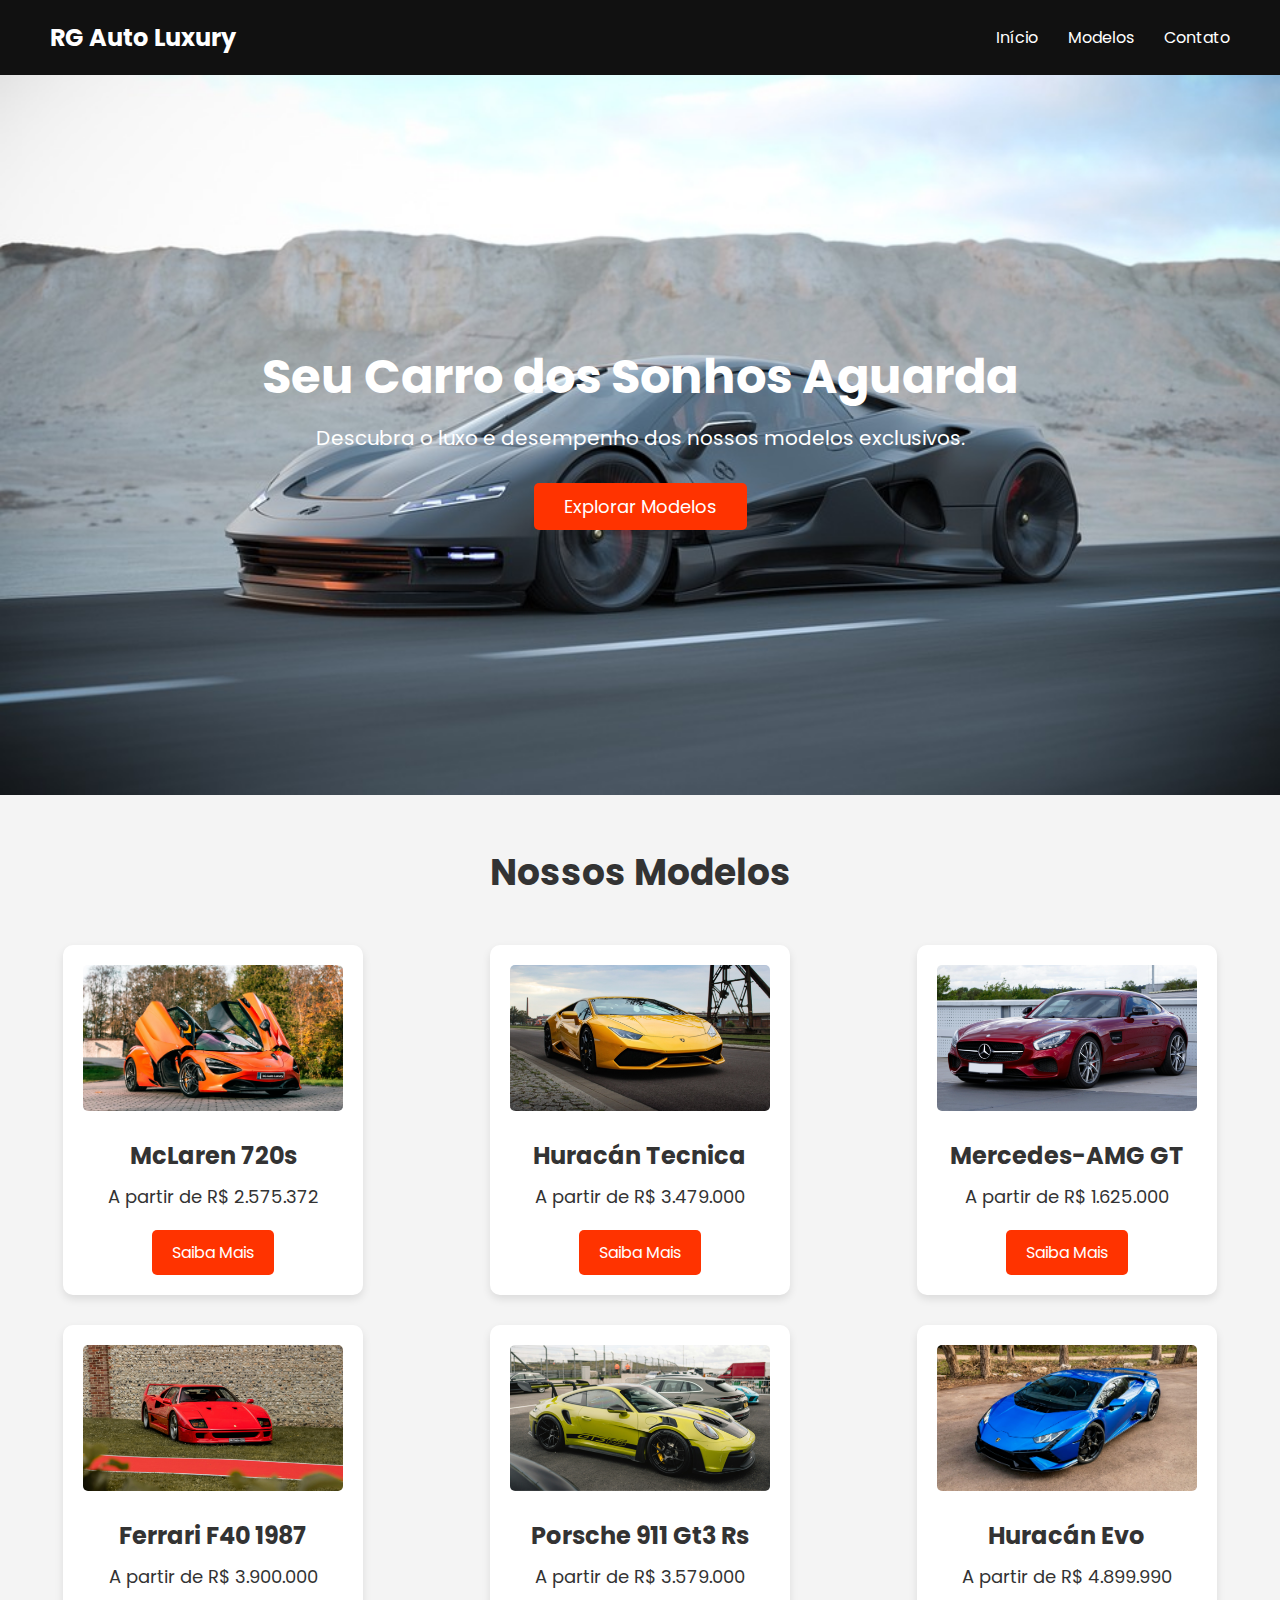
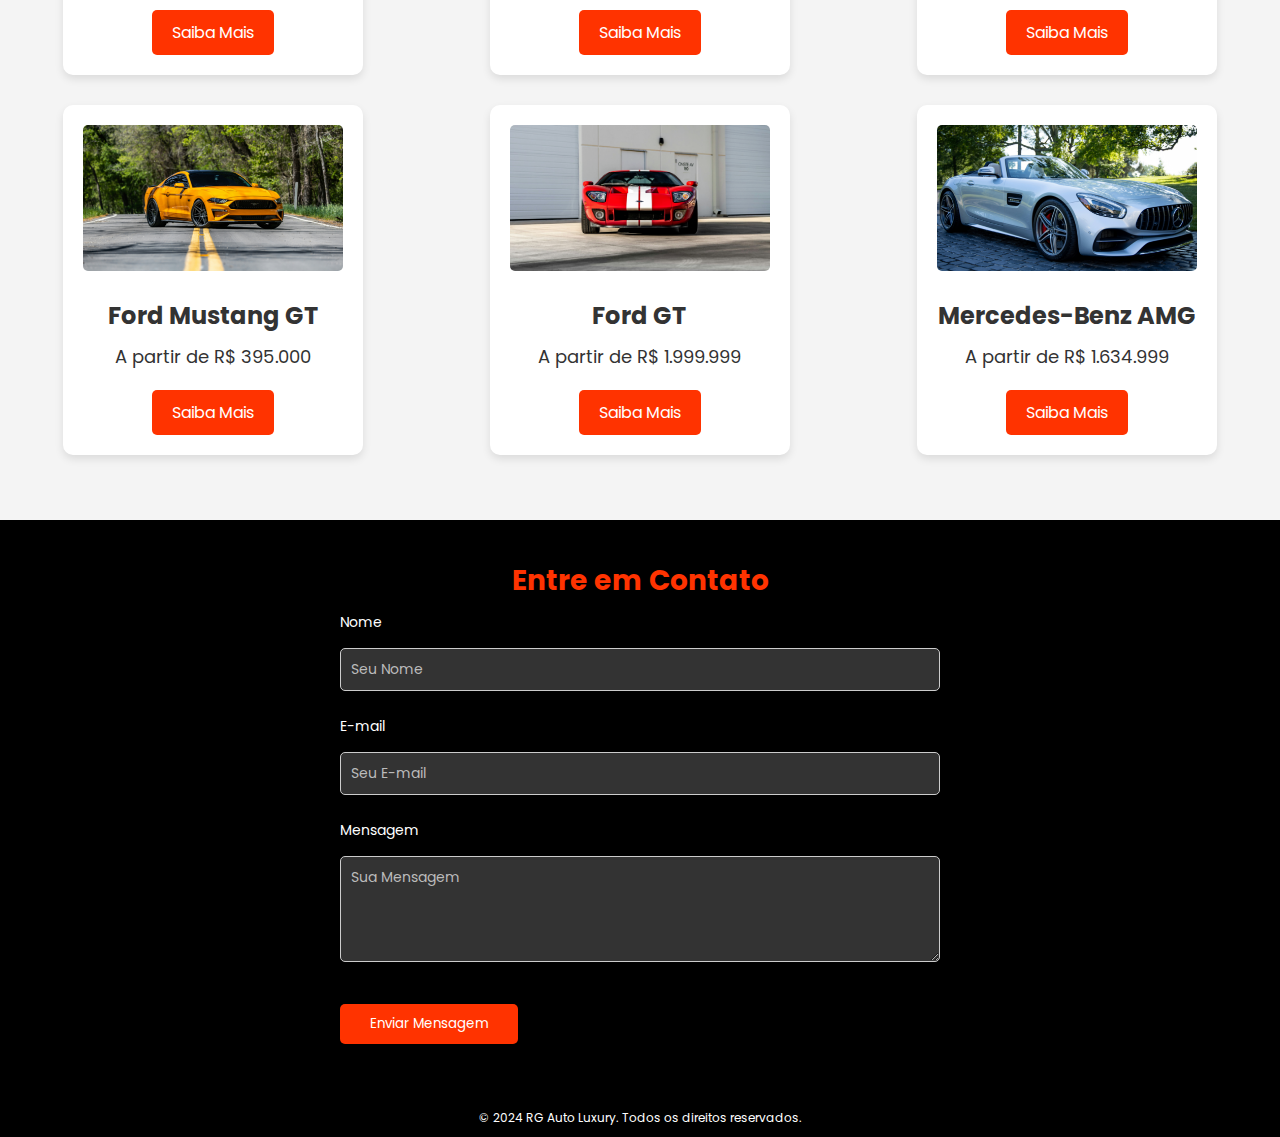
==== index.html @ aebe75a6 "Add files via upload" ====
<!DOCTYPE html>
<html lang="pt-BR">
<head>
    <meta charset="UTF-8">
    <meta name="viewport" content="width=device-width, initial-scale=1.0">
    <meta http-equiv="X-UA-Compatible" content="IE=edge">
    <title>Venda de Carros de Luxo</title>

    <!-- Link para o CSS externo -->
    <link rel="stylesheet" href="style.css">

    <!-- Fonte do Google -->
    <link href="https://fonts.googleapis.com/css2?family=Poppins:wght@300;400;500;600&display=swap" rel="stylesheet">

    <style>
        /* Adiciona rolagem suave */
        html {
            scroll-behavior: smooth;
        }

        /* Estilo da seção de contato */
        .contact-section {
            padding: 40px 0; /* Aumentei o padding para dar mais espaço */
            background-color: #000; /* Fundo preto */
            text-align: center;
            color: white; /* Cor do texto em branco para contraste */
        }

        .contact-section h2 {
            font-size: 28px; /* Aumentei o tamanho da fonte do título */
            color: #ff3300;
            margin-bottom: 10px;
        }

        .contact-section p {
            font-size: 16px; /* Aumentei o tamanho do texto */
            color: #ddd;
            margin-bottom: 20px; /* Aumentei o espaço abaixo do parágrafo */
        }

        .contact-form {
            max-width: 600px; /* Aumentei a largura máxima do formulário */
            margin: 0 auto;
            text-align: left;
        }

        .form-group {
            margin-bottom: 15px; /* Aumentei o espaço entre os campos */
        }

        .form-group label {
            display: block;
            font-size: 14px; /* Aumentei o tamanho das labels */
            margin-bottom: 5px; /* Aumentei o espaço abaixo das labels */
            color: #fff; /* Labels em branco */
        }

        .form-group input,
        .form-group textarea {
            width: 100%;
            padding: 10px; /* Aumentei o padding dos campos */
            font-size: 14px; /* Aumentei o tamanho do texto nos campos */
            border: 1px solid #ccc;
            border-radius: 5px;
            background-color: #333; /* Fundo escuro para combinar com o tema */
            color: #fff; /* Cor do texto em branco */
        }

        .form-group input::placeholder,
        .form-group textarea::placeholder {
            color: #bbb; /* Cor mais clara para os placeholders */
        }

        .form-group input:focus,
        .form-group textarea:focus {
            border-color: #ff3300; /* Cor laranja ao focar no campo */
        }

        .btn {
            background-color: #ff3300;
            color: white;
            padding: 10px 20px; /* Botão um pouco maior */
            border-radius: 5px;
            text-decoration: none;
            cursor: pointer;
            display: inline-block;
            margin-top: 10px; /* Margem superior para o botão */
        }

        .btn:hover {
            background-color: #d82a00;
        }

        footer {
            background-color: #000;
            padding: 10px;
            color: #fff;
            text-align: center;
            font-size: 12px;
        }
    </style>
</head>
<body>

    <!-- Seção de Cabeçalho -->
    <header>
        <div class="logo">
            <h1>RG Auto Luxury</h1>
        </div>
        <nav>
            <ul>
                <li><a href="#home">Início</a></li>
                <li><a href="#models">Modelos</a></li>
                <li><a href="#contact">Contato</a></li>
            </ul>
        </nav>
    </header>

    <!-- Seção Principal (Hero) -->
    <section id="home" class="hero-section">
        <div class="hero-content">
            <h2>Seu Carro dos Sonhos Aguarda</h2>
            <p>Descubra o luxo e desempenho dos nossos modelos exclusivos.</p>
            <a href="#models" class="btn">Explorar Modelos</a>
        </div>
    </section>

    <!-- Seção de Modelos -->
    <section id="models" class="models-section">
        <h2>Nossos Modelos</h2>
        <div class="model-container">
            <div class="model-card">
                <img src="images/car1-e.png" alt="Modelo de Carro 1">
                <h3>McLaren 720s</h3>
                <p>A partir de R$ 2.575.372</p>
                <a href="model1.html" class="btn">Saiba Mais</a>
            </div>

            <div class="model-card">
                <img src="images/car2.png" alt="Modelo de Carro 2">
                <h3>Huracán Tecnica</h3>
                <p>A partir de R$ 3.479.000</p>
    
                <a href="model2.html" class="btn">Saiba Mais</a>
            </div>

            <div class="model-card">
                <img src="images/Car3.png" alt="Modelo de Carro 3">
                <h3>Mercedes-AMG GT</h3>
                <p>A partir de R$ 1.625.000</p>
                <a href="model3.html" class="btn">Saiba Mais</a>
            </div>

            <div class="model-card">
                <img src="images/car4-a.png" alt="Modelo de Carro 3">
                <h3>Ferrari F40 1987</h3>
                <p>A partir de R$ 3.900.000</p>
                <a href="model4.html" class="btn">Saiba Mais</a>
            </div>

            <div class="model-card">
                <img src="images/car5-a.png" alt="Modelo de Carro 3">
                <h3>Porsche 911 Gt3 Rs</h3>
                <p>A partir de R$ 3.579.000</p>
                <a href="model5.html" class="btn">Saiba Mais</a>
            </div>

            <div class="model-card">
                <img src="images/car6-a.png" alt="Modelo de Carro 3">
                <h3>Huracán Evo</h3>
                <p>A partir de R$ 4.899.990</p>
                <a href="model6.html" class="btn">Saiba Mais</a>
            </div>

            <div class="model-card">
                <img src="images/car7-b.png" alt="Modelo de Carro 3">
                <h3>Ford Mustang GT</h3>
                <p>A partir de R$ 395.000</p>
                <a href="model7.html" class="btn">Saiba Mais</a>
            </div>

            <div class="model-card">
                <img src="images/car8-a.png" alt="Modelo de Carro 3">
                <h3>Ford GT</h3>
                <p>A partir de R$ 1.999.999</p>
                <a href="model8.html" class="btn">Saiba Mais</a>
            </div>

            <div class="model-card">
                <img src="images/car9-a.png" alt="Modelo de Carro 3">
                <h3>Mercedes-Benz AMG</h3>
                <p>A partir de R$ 1.634.999</p>
                <a href="model9.html" class="btn">Saiba Mais</a>
            </div>
        </div>
    </section>

       <!-- Seção de Contato -->
       <section class="contact-section">
        <h2>Entre em Contato</h2>
        <div class="contact-form">
            <form action="contact_process.php" method="post">
                <div class="form-group">
                    <label for="name">Nome</label>
                    <input type="text" id="name" name="name" placeholder="Seu Nome" required>
                </div>
                <div class="form-group">
                    <label for="email">E-mail</label>
                    <input type="email" id="email" name="email" placeholder="Seu E-mail" required>
                </div>
                <div class="form-group">
                    <label for="message">Mensagem</label>
                    <textarea id="message" name="message" rows="4" placeholder="Sua Mensagem" required></textarea>
                </div>
                <div class="form-group">
                    <button type="submit" class="btn">Enviar Mensagem</button>
                </div>
            </form>
        </div>
    </section>


    <script>
        let currentIndex = 0;

        function moveSlide(direction) {
            const images = document.querySelectorAll('.carousel-image');
            const totalImages = images.length;

            currentIndex += direction;

            // Se o índice ultrapassar os limites, reinicie
            if (currentIndex >= totalImages) {
                currentIndex = 0;
            } else if (currentIndex < 0) {
                currentIndex = totalImages - 1;
            }

            const offset = -currentIndex * 100; // Calcula o deslocamento
            document.querySelector('.carousel-images').style.transform = `translateX(${offset}%)`;
        }
    </script>
    <!-- Rodapé -->
    <footer>
        <p>&copy; 2024 RG Auto Luxury. Todos os direitos reservados.</p>
    </footer>

</body>
</html>
---- style.css ----
/* Estilo geral */
* {
    margin: 0;
    padding: 0;
    box-sizing: border-box;
    font-family: 'Poppins', sans-serif;
}

body {
    background-color: #f4f4f4;
    color: #333;
}

/* Estilo do header */
header {
    display: flex;
    justify-content: space-between;
    align-items: center;
    padding: 20px 50px;
    background-color: #111;
    color: white;
}

header .logo h1 {
    font-size: 24px;
}

header nav ul {
    list-style: none;
    display: flex;
}

header nav ul li {
    margin-left: 30px;
}

header nav ul li a {
    color: rgb(255, 255, 255);
    text-decoration: none;
    font-size: 16px;
}

header nav ul li a:hover {
    color: #ff3300;
}

/* Hero section com imagem de fundo */
.hero-section {
    height: 80vh;
    background-image: url('images/car-background.jpg'); /* Aqui você pode colocar a imagem de fundo do carro */
    background-size: cover;
    background-position: center;
    display: flex;
    align-items: center;
    justify-content: center;
    text-align: center;
    color: white;
}

.hero-section h2 {
    font-size: 48px;
    margin-bottom: 10px;
}

.hero-section p {
    font-size: 20px;
    margin-bottom: 20px;
}

.hero-section .btn {
    background-color: #ff3300;
    color: white;
    padding: 10px 30px;
    border-radius: 5px;
    text-decoration: none;
    font-size: 18px;
}

.hero-section .btn:hover {
    background-color: #d82a00;
}

/* Models section */
.models-section {
    padding: 50px 0;
    text-align: center;
    background-color: #f4f4f4;
}

.models-section h2 {
    font-size: 36px;
    margin-bottom: 30px;
}

.model-container {
    display: flex;
    justify-content: space-around;
    flex-wrap: wrap;
}

.model-card {
    background-color: white;
    width: 300px;
    padding: 20px;
    margin: 15px;
    border-radius: 10px;
    box-shadow: 0 4px 8px rgba(0, 0, 0, 0.1);
    text-align: center;
}

.model-card img {
    width: 100%;
    border-radius: 5px;
}

.model-card h3 {
    margin-top: 20px;
    font-size: 24px;
}

.model-card p {
    margin: 10px 0;
    font-size: 18px;
}

.model-card .btn {
    background-color: #ff3300;
    color: white;
    padding: 10px 20px;
    border-radius: 5px;
    text-decoration: none;
}

.model-card .btn:hover {
    background-color: #d82a00;
}

/* Contact section */
.contact-section {
    background-color: #111;
    color: white;
    padding: 50px;
    text-align: center;
}

.contact-section h2 {
    font-size: 36px;
    margin-bottom: 20px;
}

.contact-section form {
    max-width: 600px;
    margin: 0 auto;
}

.contact-section input,
.contact-section textarea {
    width: 100%;
    padding: 15px;
    margin: 10px 0;
    border: none;
    border-radius: 5px;
}

.contact-section button {
    background-color: #ff3300;
    color: white;
    padding: 10px 30px;
    border-radius: 5px;
    border: none;
    cursor: pointer;
}

.contact-section button:hover {
    background-color: #d82a00;
}

/* Footer */
footer {
    text-align: center;
    padding: 20px;
    background-color: #111;
    color: white;
}

.btn-container {
    display: flex;
    justify-content: center; /* Centraliza os botões horizontalmente */
    align-items: center; /* Garante que os botões fiquem alinhados verticalmente no centro */
    flex-wrap: wrap; /* Permite que os botões se reorganizem caso necessário */
    margin-top: 20px;
    width: 100%; /* Garante que o contêiner ocupe 100% da largura */
    text-align: center; /* Adiciona centralização de texto */
    gap: 10px; /* Adiciona um espaçamento entre os botões */
    padding: 10px; /* Garante que o contêiner tenha algum espaço interno */
}

.btn {
    background-color: #ff3300;
    color: white;
    padding: 10px 30px;
    border-radius: 5px;
    text-decoration: none;
    margin: 0; /* Remove qualquer margem entre os botões */
    display: inline-block; /* Garante que os botões fiquem em linha */
    text-align: center; /* Centraliza o texto dentro dos botões */
}

.btn.comprar-agora {
    background-color: #28a745; /* Cor de fundo verde */
}

.btn.comprar-agora:hover {
    background-color: #218838; /* Cor de fundo ao passar o mouse */
}
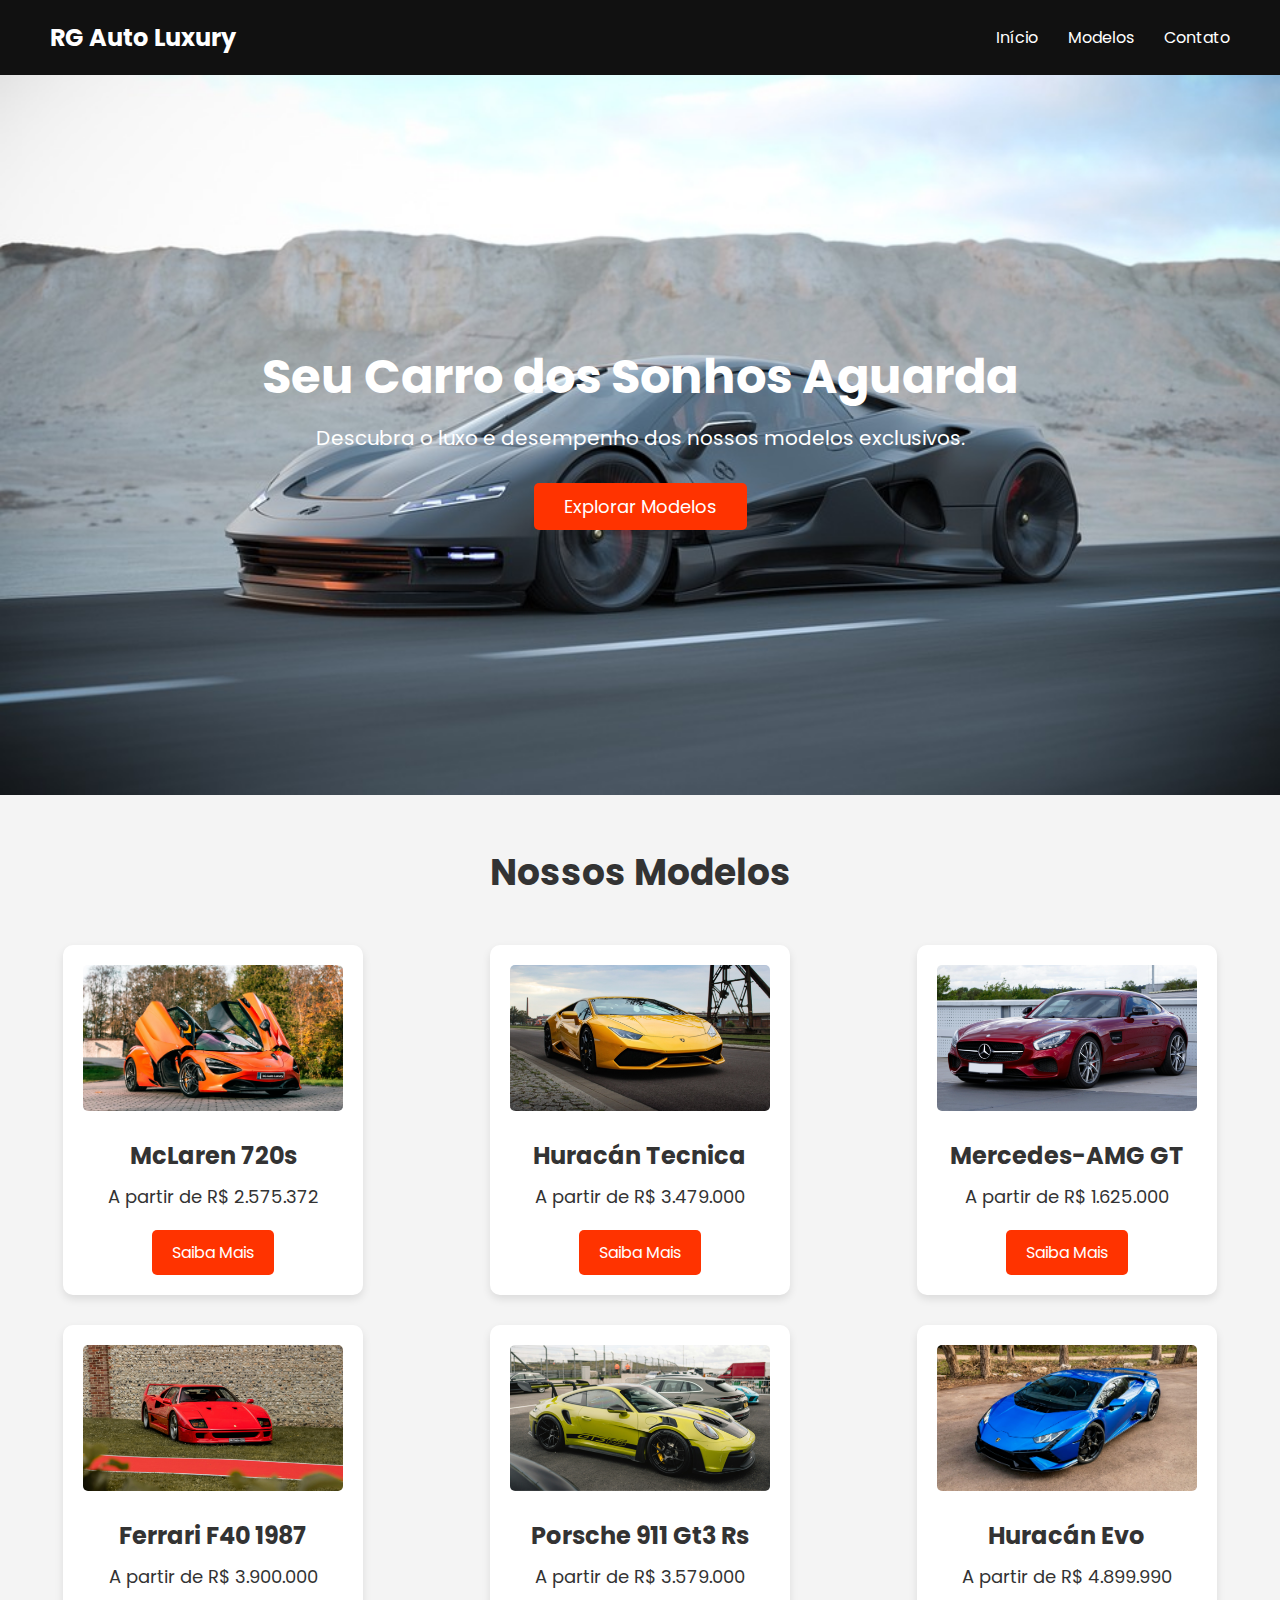
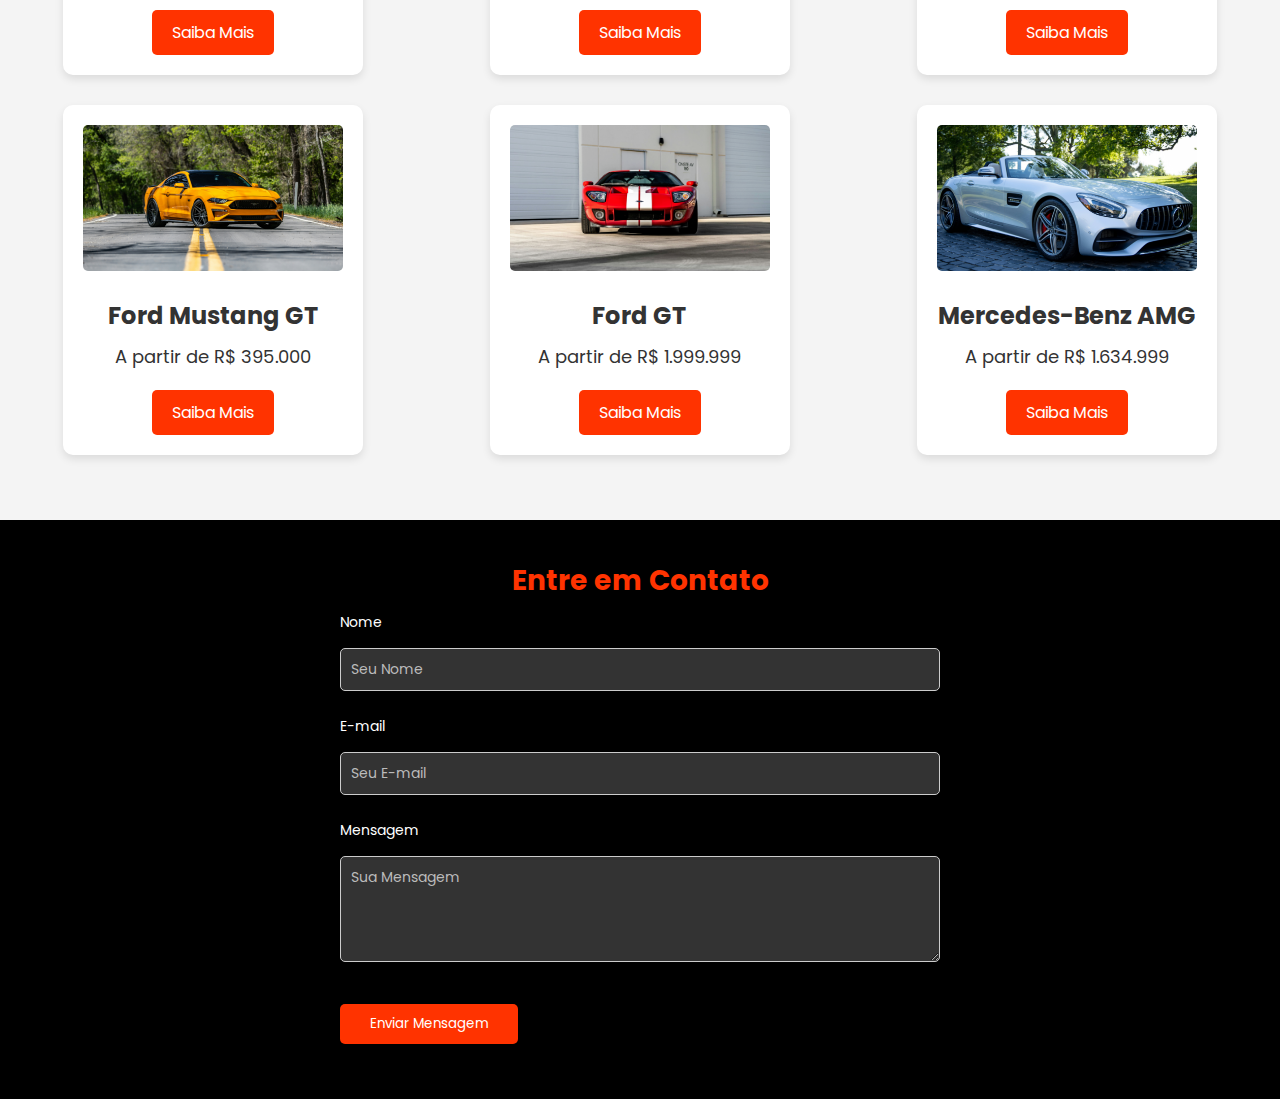
==== commit aeb8c916: "Update index.html" ====
--- a/index.html
+++ b/index.html
@@ -6,85 +6,81 @@
     <meta http-equiv="X-UA-Compatible" content="IE=edge">
     <title>Venda de Carros de Luxo</title>
 
-    <!-- Link para o CSS externo -->
     <link rel="stylesheet" href="style.css">
 
-    <!-- Fonte do Google -->
     <link href="https://fonts.googleapis.com/css2?family=Poppins:wght@300;400;500;600&display=swap" rel="stylesheet">
 
     <style>
-        /* Adiciona rolagem suave */
         html {
             scroll-behavior: smooth;
         }
 
-        /* Estilo da seção de contato */
         .contact-section {
-            padding: 40px 0; /* Aumentei o padding para dar mais espaço */
-            background-color: #000; /* Fundo preto */
+            padding: 40px 0; 
+            background-color: #000;
             text-align: center;
-            color: white; /* Cor do texto em branco para contraste */
+            color: white;
         }
 
         .contact-section h2 {
-            font-size: 28px; /* Aumentei o tamanho da fonte do título */
+            font-size: 28px; 
             color: #ff3300;
             margin-bottom: 10px;
         }
 
         .contact-section p {
-            font-size: 16px; /* Aumentei o tamanho do texto */
+            font-size: 16px;
             color: #ddd;
-            margin-bottom: 20px; /* Aumentei o espaço abaixo do parágrafo */
+            margin-bottom: 20px;
         }
 
         .contact-form {
-            max-width: 600px; /* Aumentei a largura máxima do formulário */
+            max-width: 600px; 
             margin: 0 auto;
             text-align: left;
         }
 
         .form-group {
-            margin-bottom: 15px; /* Aumentei o espaço entre os campos */
+            margin-bottom: 15px; 
         }
 
         .form-group label {
             display: block;
-            font-size: 14px; /* Aumentei o tamanho das labels */
-            margin-bottom: 5px; /* Aumentei o espaço abaixo das labels */
-            color: #fff; /* Labels em branco */
+            font-size: 14px; 
+            margin-bottom: 5px;
+            color: #fff; 
         }
 
         .form-group input,
         .form-group textarea {
             width: 100%;
-            padding: 10px; /* Aumentei o padding dos campos */
-            font-size: 14px; /* Aumentei o tamanho do texto nos campos */
+            padding: 10px; 
+            font-size: 14px; 
             border: 1px solid #ccc;
             border-radius: 5px;
-            background-color: #333; /* Fundo escuro para combinar com o tema */
-            color: #fff; /* Cor do texto em branco */
+            background-color: #333; 
+            color: #fff; 
         }
 
         .form-group input::placeholder,
         .form-group textarea::placeholder {
-            color: #bbb; /* Cor mais clara para os placeholders */
+            color: #bbb; 
         }
 
         .form-group input:focus,
         .form-group textarea:focus {
-            border-color: #ff3300; /* Cor laranja ao focar no campo */
+            border-color: #ff3300; 
         }
 
         .btn {
             background-color: #ff3300;
             color: white;
-            padding: 10px 20px; /* Botão um pouco maior */
+            padding: 10px 20px;
             border-radius: 5px;
             text-decoration: none;
             cursor: pointer;
             display: inline-block;
-            margin-top: 10px; /* Margem superior para o botão */
+            margin-top: 10px;
         }
 
         .btn:hover {
@@ -101,8 +97,7 @@
     </style>
 </head>
 <body>
-
-    <!-- Seção de Cabeçalho -->
+    
     <header>
         <div class="logo">
             <h1>RG Auto Luxury</h1>
@@ -116,7 +111,6 @@
         </nav>
     </header>
 
-    <!-- Seção Principal (Hero) -->
     <section id="home" class="hero-section">
         <div class="hero-content">
             <h2>Seu Carro dos Sonhos Aguarda</h2>
@@ -125,7 +119,6 @@
         </div>
     </section>
 
-    <!-- Seção de Modelos -->
     <section id="models" class="models-section">
         <h2>Nossos Modelos</h2>
         <div class="model-container">
@@ -195,8 +188,7 @@
         </div>
     </section>
 
-       <!-- Seção de Contato -->
-       <section class="contact-section">
+       <section id="contact" class="contact-section">
         <h2>Entre em Contato</h2>
         <div class="contact-form">
             <form action="contact_process.php" method="post">
@@ -229,21 +221,16 @@
 
             currentIndex += direction;
 
-            // Se o índice ultrapassar os limites, reinicie
             if (currentIndex >= totalImages) {
                 currentIndex = 0;
             } else if (currentIndex < 0) {
                 currentIndex = totalImages - 1;
             }
 
-            const offset = -currentIndex * 100; // Calcula o deslocamento
+            const offset = -currentIndex * 100; 
             document.querySelector('.carousel-images').style.transform = `translateX(${offset}%)`;
         }
     </script>
-    <!-- Rodapé -->
-    <footer>
-        <p>&copy; 2024 RG Auto Luxury. Todos os direitos reservados.</p>
-    </footer>
-
+  
 </body>
 </html>
--- a/style.css
+++ b/style.css
@@ -1,4 +1,3 @@
-/* Estilo geral */
 * {
     margin: 0;
     padding: 0;
@@ -11,7 +10,6 @@
     color: #333;
 }
 
-/* Estilo do header */
 header {
     display: flex;
     justify-content: space-between;
@@ -44,10 +42,9 @@
     color: #ff3300;
 }
 
-/* Hero section com imagem de fundo */
 .hero-section {
     height: 80vh;
-    background-image: url('images/car-background.jpg'); /* Aqui você pode colocar a imagem de fundo do carro */
+    background-image: url('images/car-background.jpg'); 
     background-size: cover;
     background-position: center;
     display: flex;
@@ -80,7 +77,6 @@
     background-color: #d82a00;
 }
 
-/* Models section */
 .models-section {
     padding: 50px 0;
     text-align: center;
@@ -135,7 +131,6 @@
     background-color: #d82a00;
 }
 
-/* Contact section */
 .contact-section {
     background-color: #111;
     color: white;
@@ -175,7 +170,6 @@
     background-color: #d82a00;
 }
 
-/* Footer */
 footer {
     text-align: center;
     padding: 20px;
@@ -185,14 +179,14 @@
 
 .btn-container {
     display: flex;
-    justify-content: center; /* Centraliza os botões horizontalmente */
-    align-items: center; /* Garante que os botões fiquem alinhados verticalmente no centro */
-    flex-wrap: wrap; /* Permite que os botões se reorganizem caso necessário */
+    justify-content: center; 
+    align-items: center; 
+    flex-wrap: wrap; 
     margin-top: 20px;
-    width: 100%; /* Garante que o contêiner ocupe 100% da largura */
-    text-align: center; /* Adiciona centralização de texto */
-    gap: 10px; /* Adiciona um espaçamento entre os botões */
-    padding: 10px; /* Garante que o contêiner tenha algum espaço interno */
+    width: 100%; 
+    text-align: center; 
+    gap: 10px; 
+    padding: 10px; 
 }
 
 .btn {
@@ -201,15 +195,15 @@
     padding: 10px 30px;
     border-radius: 5px;
     text-decoration: none;
-    margin: 0; /* Remove qualquer margem entre os botões */
-    display: inline-block; /* Garante que os botões fiquem em linha */
-    text-align: center; /* Centraliza o texto dentro dos botões */
+    margin: 0; 
+    display: inline-block; 
+    text-align: center; 
 }
 
 .btn.comprar-agora {
-    background-color: #28a745; /* Cor de fundo verde */
+    background-color: #28a745; 
 }
 
 .btn.comprar-agora:hover {
-    background-color: #218838; /* Cor de fundo ao passar o mouse */
-}
+    background-color: #218838; 
+}
